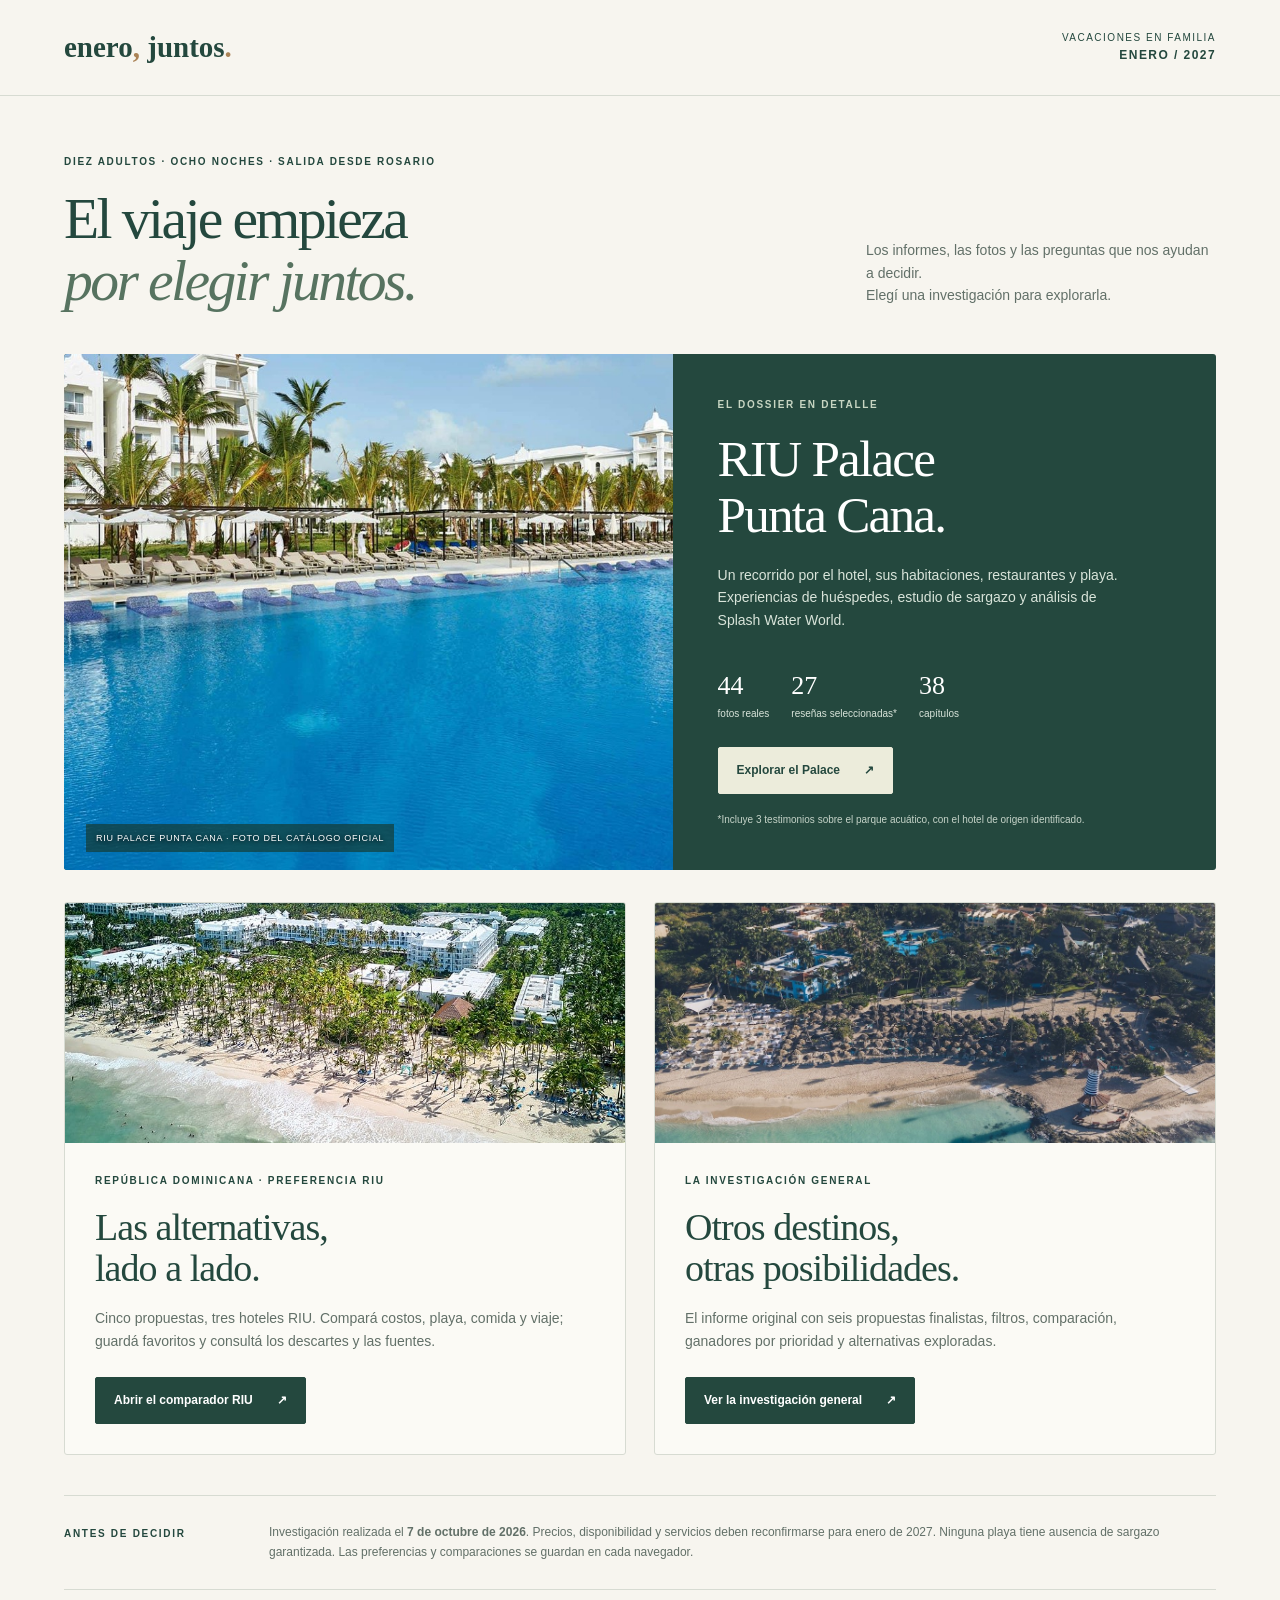
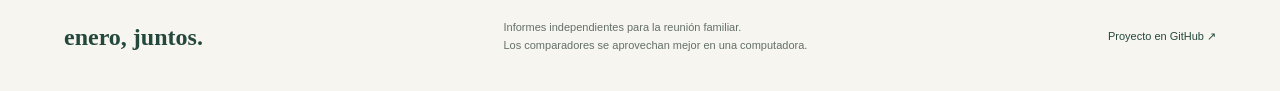
==== index.html @ fd7a1a58 "Publicar los informes de vacaciones familiares de enero 2027" ====
<!doctype html>
<html lang="es">
<head>
<meta charset="utf-8"><meta name="viewport" content="width=device-width,initial-scale=1">
<meta name="color-scheme" content="light"><meta name="theme-color" content="#24483e">
<title>Enero, juntos. · Vacaciones en familia 2027</title>
<meta name="description" content="Los informes de vacaciones de la familia: RIU Palace Punta Cana, comparador de Dominicana e investigación general para enero de 2027.">
<meta property="og:title" content="Enero, juntos. · Vacaciones en familia 2027"><meta property="og:description" content="Fotos, reseñas, playa, sargazo, parque acuático y comparación de propuestas. Todo en un solo lugar.">
<link rel="stylesheet" href="home.css">
</head>
<body>
<header class="masthead"><a href="index.html" class="brand" aria-label="Inicio">enero<span>,</span> juntos<span>.</span></a><span class="edition">VACACIONES EN FAMILIA <b>ENERO / 2027</b></span></header>
<main>
<section class="intro"><div><p class="eyebrow">DIEZ ADULTOS · OCHO NOCHES · SALIDA DESDE ROSARIO</p><h1>El viaje empieza<br><em>por elegir juntos.</em></h1></div><p class="intro-copy">Los informes, las fotos y las preguntas que nos ayudan a decidir.<br>Elegí una investigación para explorarla.</p></section>
<section class="feature" aria-labelledby="palace-title"><div class="feature-photo"><img src="palace/assets/images/foto-01.jpg" alt="Piscina principal y fachada del RIU Palace Punta Cana"><span>RIU PALACE PUNTA CANA · FOTO DEL CATÁLOGO OFICIAL</span></div><div class="feature-copy"><p class="eyebrow">EL DOSSIER EN DETALLE</p><h2 id="palace-title">RIU Palace<br>Punta Cana.</h2><p>Un recorrido por el hotel, sus habitaciones, restaurantes y playa. Experiencias de huéspedes, estudio de sargazo y análisis de Splash Water World.</p><div class="stats"><span><b>44</b> fotos reales</span><span><b>27</b> reseñas seleccionadas*</span><span><b>38</b> capítulos</span></div><a class="button light" href="palace/index.html">Explorar el Palace <span aria-hidden="true">↗</span></a><small>*Incluye 3 testimonios sobre el parque acuático, con el hotel de origen identificado.</small></div></section>
<section class="other-reports" aria-label="Más investigaciones"><article class="report"><a class="report-image" href="dominicana/index.html" tabindex="-1" aria-hidden="true"><img src="dominicana/assets/images/macao-01.jpg" alt="" loading="lazy"></a><div class="report-copy"><p class="eyebrow">REPÚBLICA DOMINICANA · PREFERENCIA RIU</p><h2>Las alternativas,<br>lado a lado.</h2><p>Cinco propuestas, tres hoteles RIU. Compará costos, playa, comida y viaje; guardá favoritos y consultá los descartes y las fuentes.</p><a class="button" href="dominicana/index.html">Abrir el comparador RIU <span aria-hidden="true">↗</span></a></div></article><article class="report"><a class="report-image" href="investigacion/index.html" tabindex="-1" aria-hidden="true"><img src="investigacion/assets/images/ibero-01.jpg" alt="" loading="lazy"></a><div class="report-copy"><p class="eyebrow">LA INVESTIGACIÓN GENERAL</p><h2>Otros destinos,<br>otras posibilidades.</h2><p>El informe original con seis propuestas finalistas, filtros, comparación, ganadores por prioridad y alternativas exploradas.</p><a class="button" href="investigacion/index.html">Ver la investigación general <span aria-hidden="true">↗</span></a></div></article></section>
<aside class="note"><span class="eyebrow">ANTES DE DECIDIR</span><p>Investigación realizada el <b>7 de octubre de 2026</b>. Precios, disponibilidad y servicios deben reconfirmarse para enero de 2027. Ninguna playa tiene ausencia de sargazo garantizada. Las preferencias y comparaciones se guardan en cada navegador.</p></aside>
</main><footer><span class="brand">enero, juntos.</span><p>Informes independientes para la reunión familiar.<br>Los comparadores se aprovechan mejor en una computadora.</p><a href="https://github.com/unmatrixlab/vacaciones-familia-enero-2027" target="_blank" rel="noopener">Proyecto en GitHub ↗</a></footer>
</body></html>
---- home.css ----
:root{--ink:#24483e;--paper:#f7f5ef;--line:#d7dbd2;--muted:#627068}*{box-sizing:border-box}body{margin:0;background:var(--paper);color:var(--ink);font:15px/1.6 Arial,sans-serif}a{color:inherit}img{display:block;width:100%;object-fit:cover}.masthead,main,footer{max-width:1520px;margin:auto;padding-left:5%;padding-right:5%}.masthead{display:flex;justify-content:space-between;align-items:center;min-height:96px;border-bottom:1px solid var(--line)}.brand{font-family:Georgia,serif;font-size:29px;font-weight:700;text-decoration:none;white-space:nowrap}.brand span{color:#ab8357}.edition{font-size:10px;letter-spacing:.15em;text-align:right}.edition b{display:block;font-size:12px;letter-spacing:.12em}.intro{display:flex;align-items:flex-end;justify-content:space-between;gap:35px;padding:58px 0 42px}.eyebrow{font-size:10px;letter-spacing:.17em;font-weight:700;margin:0 0 18px;line-height:1.6}h1,h2{font-family:Georgia,serif;font-weight:400;line-height:1.08;margin:0}h1{font-size:clamp(42px,4.5vw,70px);letter-spacing:-.045em}h1 em{font-weight:400;color:#577360}.intro-copy{max-width:350px;color:var(--muted);font-size:14px;margin:0 0 6px}.feature{display:grid;grid-template-columns:1.12fr 1fr;background:var(--ink);color:white;border-radius:3px;overflow:hidden}.feature-photo{position:relative;min-height:440px}.feature-photo img{height:100%;position:absolute;inset:0}.feature-photo span{position:absolute;left:22px;bottom:18px;right:15px;font-size:9px;letter-spacing:.08em;text-shadow:0 1px 4px #000;background:#16382eaa;padding:7px 10px;width:max-content;max-width:calc(100% - 40px)}.feature-copy{padding:43px 45px}.feature-copy .eyebrow{color:#c7d5c2}.feature h2{font-size:clamp(42px,4vw,61px);letter-spacing:-.035em}.feature-copy p:not(.eyebrow){font-size:14px;color:#d9e4da;max-width:420px;margin:22px 0}.stats{display:flex;gap:22px;padding:18px 0 27px;flex-wrap:wrap}.stats span{font-size:10px;color:#d9e4da;line-height:1.3}.stats b{display:block;font:26px Georgia,serif;margin-bottom:6px;color:white}.button{display:inline-flex;justify-content:space-between;gap:24px;align-items:center;background:var(--ink);color:white;text-decoration:none;padding:13px 18px;font-size:12px;border:1px solid var(--ink);border-radius:2px;font-weight:700}.button:hover{background:#385f50}.button.light{color:var(--ink);background:#ececdb;border-color:#ececdb}.button.light:hover{background:white}.feature-copy small{display:block;font-size:10px;color:#c5d3c8;margin-top:18px;line-height:1.5;max-width:400px}.other-reports{display:grid;grid-template-columns:1fr 1fr;gap:28px;margin-top:32px}.report{border:1px solid var(--line);background:#fbfaf5;border-radius:3px;overflow:hidden}.report-image img{height:240px}.report-copy{padding:30px}.report h2{font-size:38px;letter-spacing:-.025em}.report p:not(.eyebrow){color:var(--muted);font-size:14px;margin:18px 0 25px;max-width:470px}.note{border-top:1px solid var(--line);border-bottom:1px solid var(--line);display:grid;grid-template-columns:180px 1fr;gap:25px;padding:27px 0;margin:40px 0 0}.note .eyebrow{margin:3px 0}.note p{margin:0;font-size:12px;color:var(--muted);max-width:940px}footer{display:flex;align-items:center;justify-content:space-between;gap:30px;padding-top:28px;padding-bottom:35px}footer .brand{font-size:24px}footer p{font-size:11px;color:var(--muted);margin:0}footer>a{font-size:11px;text-decoration:none}a:focus-visible{outline:3px solid #b98e57;outline-offset:5px}
@media(min-width:1600px){.feature-photo{min-height:475px}}@media(max-width:950px){.intro{display:block}.intro-copy{margin-top:22px;max-width:none}.feature-copy{padding:35px 28px}.feature-photo{min-height:450px}.stats{gap:18px}.other-reports{gap:20px}.report-copy{padding:25px}.report h2{font-size:33px}.note{grid-template-columns:150px 1fr}}
@media(max-width:650px){.masthead{min-height:78px}.brand{font-size:24px}.edition{font-size:8px}.edition b{font-size:10px}.intro{padding-top:33px;padding-bottom:30px}h1{font-size:43px}.intro .eyebrow{font-size:9px;letter-spacing:.09em}.intro-copy{font-size:13px}.feature{grid-template-columns:1fr}.feature-photo{min-height:260px}.feature-copy{padding:28px}.feature h2{font-size:44px}.feature-copy p:not(.eyebrow){font-size:13px}.stats{gap:24px;padding:10px 0 25px}.other-reports{grid-template-columns:1fr;gap:24px;margin-top:24px}.report-image img{height:230px}.report-copy{padding:27px}.report h2{font-size:36px}.report p:not(.eyebrow){font-size:13px}.note{grid-template-columns:1fr;gap:11px;margin-top:28px;padding:24px 0}footer{align-items:flex-start;flex-wrap:wrap;gap:17px}footer p{order:3;width:100%}footer>a{margin-top:7px}}
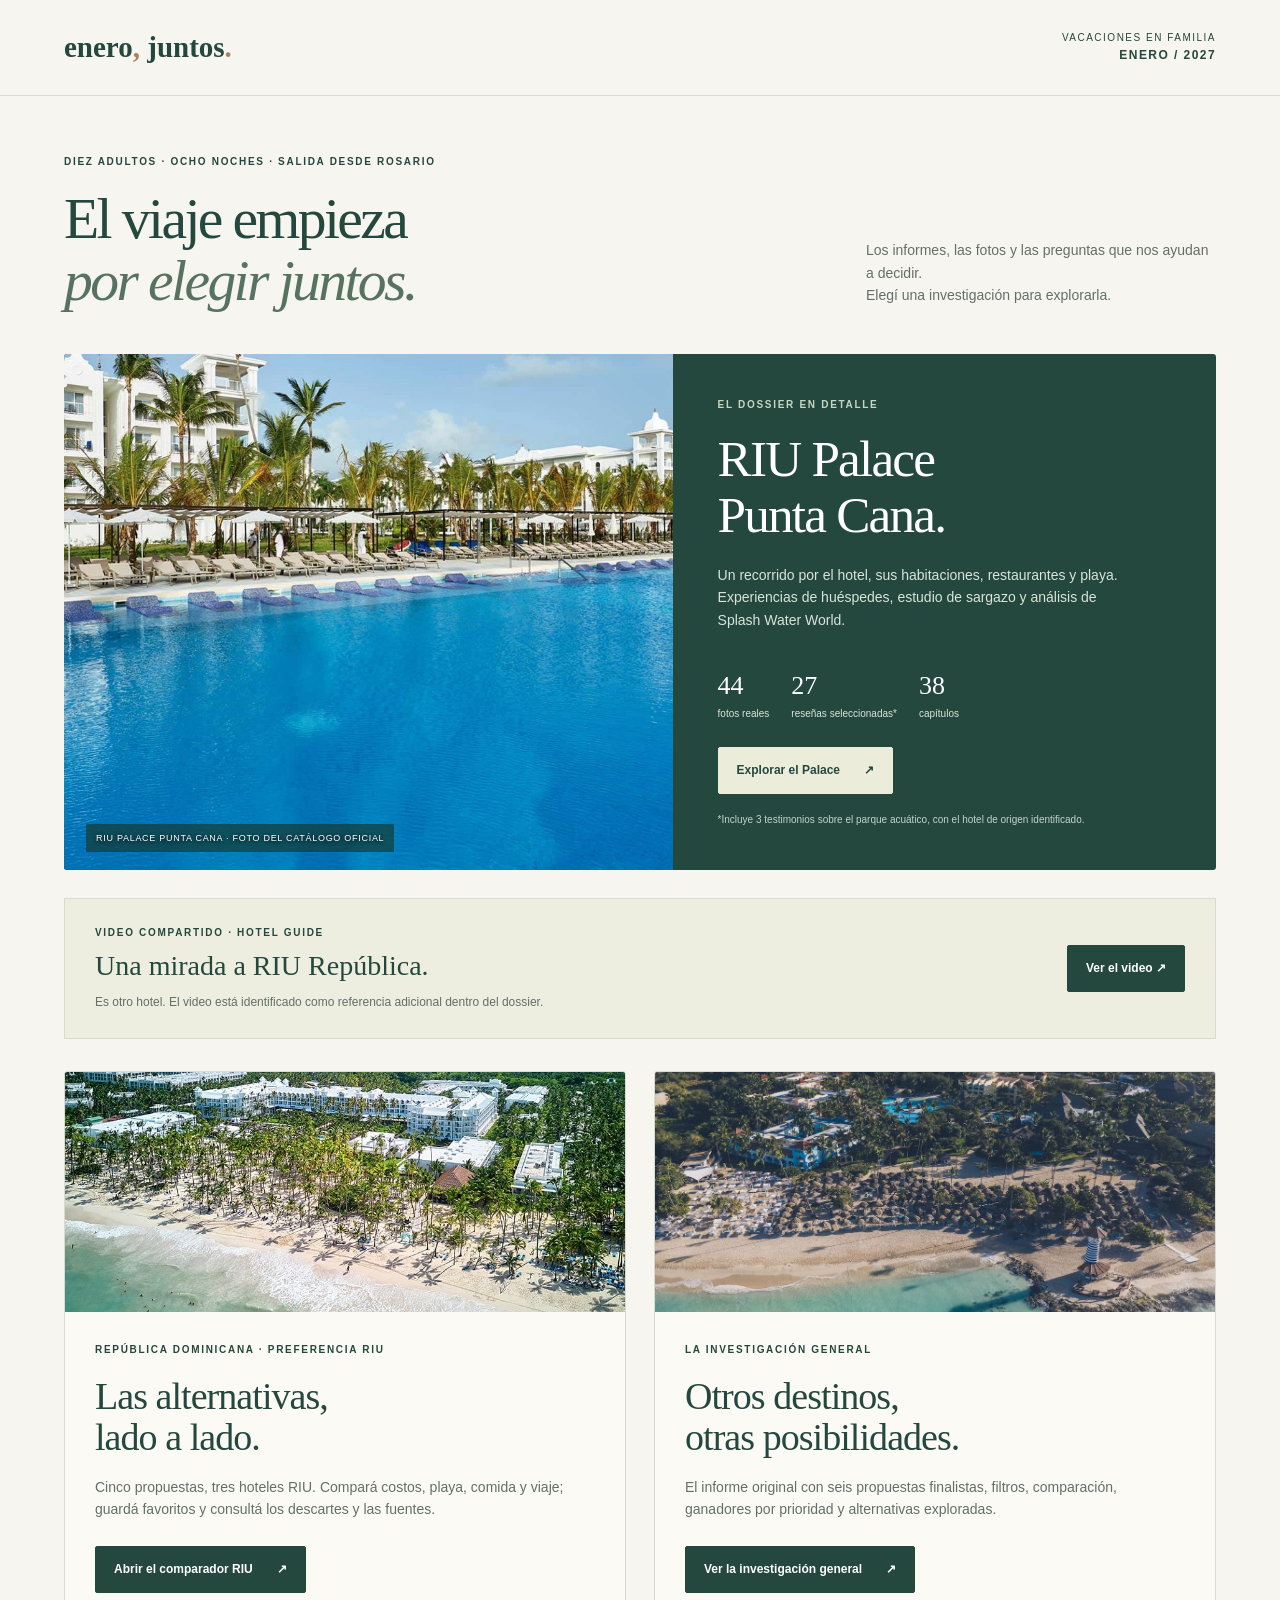
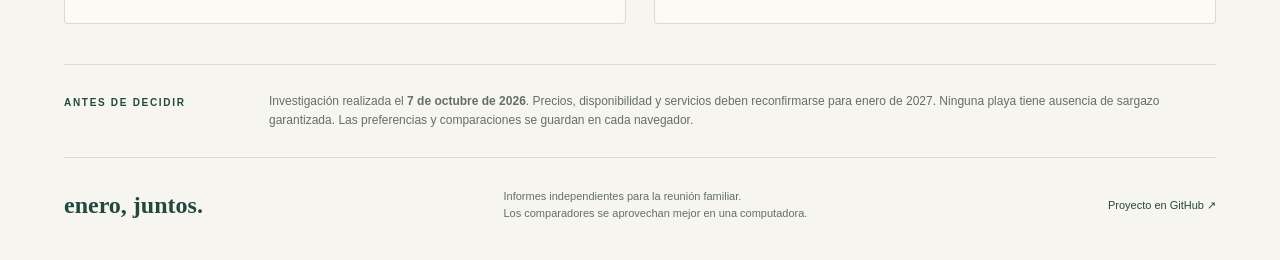
==== commit 0fe38a37: "Añadir el video compartido sobre RIU República al dossier familiar" ====
--- a/index.html
+++ b/index.html
@@ -13,6 +13,7 @@
 <main>
 <section class="intro"><div><p class="eyebrow">DIEZ ADULTOS · OCHO NOCHES · SALIDA DESDE ROSARIO</p><h1>El viaje empieza<br><em>por elegir juntos.</em></h1></div><p class="intro-copy">Los informes, las fotos y las preguntas que nos ayudan a decidir.<br>Elegí una investigación para explorarla.</p></section>
 <section class="feature" aria-labelledby="palace-title"><div class="feature-photo"><img src="palace/assets/images/foto-01.jpg" alt="Piscina principal y fachada del RIU Palace Punta Cana"><span>RIU PALACE PUNTA CANA · FOTO DEL CATÁLOGO OFICIAL</span></div><div class="feature-copy"><p class="eyebrow">EL DOSSIER EN DETALLE</p><h2 id="palace-title">RIU Palace<br>Punta Cana.</h2><p>Un recorrido por el hotel, sus habitaciones, restaurantes y playa. Experiencias de huéspedes, estudio de sargazo y análisis de Splash Water World.</p><div class="stats"><span><b>44</b> fotos reales</span><span><b>27</b> reseñas seleccionadas*</span><span><b>38</b> capítulos</span></div><a class="button light" href="palace/index.html">Explorar el Palace <span aria-hidden="true">↗</span></a><small>*Incluye 3 testimonios sobre el parque acuático, con el hotel de origen identificado.</small></div></section>
+<aside class="shared-video" id="video-compartido"><div><p class="eyebrow">VIDEO COMPARTIDO · HOTEL GUIDE</p><h2>Una mirada a RIU República.</h2><p>Es otro hotel. El video está identificado como referencia adicional dentro del dossier.</p></div><a class="button" href="palace/index.html#video">Ver el video ↗</a></aside>
 <section class="other-reports" aria-label="Más investigaciones"><article class="report"><a class="report-image" href="dominicana/index.html" tabindex="-1" aria-hidden="true"><img src="dominicana/assets/images/macao-01.jpg" alt="" loading="lazy"></a><div class="report-copy"><p class="eyebrow">REPÚBLICA DOMINICANA · PREFERENCIA RIU</p><h2>Las alternativas,<br>lado a lado.</h2><p>Cinco propuestas, tres hoteles RIU. Compará costos, playa, comida y viaje; guardá favoritos y consultá los descartes y las fuentes.</p><a class="button" href="dominicana/index.html">Abrir el comparador RIU <span aria-hidden="true">↗</span></a></div></article><article class="report"><a class="report-image" href="investigacion/index.html" tabindex="-1" aria-hidden="true"><img src="investigacion/assets/images/ibero-01.jpg" alt="" loading="lazy"></a><div class="report-copy"><p class="eyebrow">LA INVESTIGACIÓN GENERAL</p><h2>Otros destinos,<br>otras posibilidades.</h2><p>El informe original con seis propuestas finalistas, filtros, comparación, ganadores por prioridad y alternativas exploradas.</p><a class="button" href="investigacion/index.html">Ver la investigación general <span aria-hidden="true">↗</span></a></div></article></section>
 <aside class="note"><span class="eyebrow">ANTES DE DECIDIR</span><p>Investigación realizada el <b>7 de octubre de 2026</b>. Precios, disponibilidad y servicios deben reconfirmarse para enero de 2027. Ninguna playa tiene ausencia de sargazo garantizada. Las preferencias y comparaciones se guardan en cada navegador.</p></aside>
 </main><footer><span class="brand">enero, juntos.</span><p>Informes independientes para la reunión familiar.<br>Los comparadores se aprovechan mejor en una computadora.</p><a href="https://github.com/unmatrixlab/vacaciones-familia-enero-2027" target="_blank" rel="noopener">Proyecto en GitHub ↗</a></footer>
--- a/home.css
+++ b/home.css
@@ -2,3 +2,5 @@
 :root{--ink:#24483e;--paper:#f7f5ef;--line:#d7dbd2;--muted:#627068}*{box-sizing:border-box}body{margin:0;background:var(--paper);color:var(--ink);font:15px/1.6 Arial,sans-serif}a{color:inherit}img{display:block;width:100%;object-fit:cover}.masthead,main,footer{max-width:1520px;margin:auto;padding-left:5%;padding-right:5%}.masthead{display:flex;justify-content:space-between;align-items:center;min-height:96px;border-bottom:1px solid var(--line)}.brand{font-family:Georgia,serif;font-size:29px;font-weight:700;text-decoration:none;white-space:nowrap}.brand span{color:#ab8357}.edition{font-size:10px;letter-spacing:.15em;text-align:right}.edition b{display:block;font-size:12px;letter-spacing:.12em}.intro{display:flex;align-items:flex-end;justify-content:space-between;gap:35px;padding:58px 0 42px}.eyebrow{font-size:10px;letter-spacing:.17em;font-weight:700;margin:0 0 18px;line-height:1.6}h1,h2{font-family:Georgia,serif;font-weight:400;line-height:1.08;margin:0}h1{font-size:clamp(42px,4.5vw,70px);letter-spacing:-.045em}h1 em{font-weight:400;color:#577360}.intro-copy{max-width:350px;color:var(--muted);font-size:14px;margin:0 0 6px}.feature{display:grid;grid-template-columns:1.12fr 1fr;background:var(--ink);color:white;border-radius:3px;overflow:hidden}.feature-photo{position:relative;min-height:440px}.feature-photo img{height:100%;position:absolute;inset:0}.feature-photo span{position:absolute;left:22px;bottom:18px;right:15px;font-size:9px;letter-spacing:.08em;text-shadow:0 1px 4px #000;background:#16382eaa;padding:7px 10px;width:max-content;max-width:calc(100% - 40px)}.feature-copy{padding:43px 45px}.feature-copy .eyebrow{color:#c7d5c2}.feature h2{font-size:clamp(42px,4vw,61px);letter-spacing:-.035em}.feature-copy p:not(.eyebrow){font-size:14px;color:#d9e4da;max-width:420px;margin:22px 0}.stats{display:flex;gap:22px;padding:18px 0 27px;flex-wrap:wrap}.stats span{font-size:10px;color:#d9e4da;line-height:1.3}.stats b{display:block;font:26px Georgia,serif;margin-bottom:6px;color:white}.button{display:inline-flex;justify-content:space-between;gap:24px;align-items:center;background:var(--ink);color:white;text-decoration:none;padding:13px 18px;font-size:12px;border:1px solid var(--ink);border-radius:2px;font-weight:700}.button:hover{background:#385f50}.button.light{color:var(--ink);background:#ececdb;border-color:#ececdb}.button.light:hover{background:white}.feature-copy small{display:block;font-size:10px;color:#c5d3c8;margin-top:18px;line-height:1.5;max-width:400px}.other-reports{display:grid;grid-template-columns:1fr 1fr;gap:28px;margin-top:32px}.report{border:1px solid var(--line);background:#fbfaf5;border-radius:3px;overflow:hidden}.report-image img{height:240px}.report-copy{padding:30px}.report h2{font-size:38px;letter-spacing:-.025em}.report p:not(.eyebrow){color:var(--muted);font-size:14px;margin:18px 0 25px;max-width:470px}.note{border-top:1px solid var(--line);border-bottom:1px solid var(--line);display:grid;grid-template-columns:180px 1fr;gap:25px;padding:27px 0;margin:40px 0 0}.note .eyebrow{margin:3px 0}.note p{margin:0;font-size:12px;color:var(--muted);max-width:940px}footer{display:flex;align-items:center;justify-content:space-between;gap:30px;padding-top:28px;padding-bottom:35px}footer .brand{font-size:24px}footer p{font-size:11px;color:var(--muted);margin:0}footer>a{font-size:11px;text-decoration:none}a:focus-visible{outline:3px solid #b98e57;outline-offset:5px}
 @media(min-width:1600px){.feature-photo{min-height:475px}}@media(max-width:950px){.intro{display:block}.intro-copy{margin-top:22px;max-width:none}.feature-copy{padding:35px 28px}.feature-photo{min-height:450px}.stats{gap:18px}.other-reports{gap:20px}.report-copy{padding:25px}.report h2{font-size:33px}.note{grid-template-columns:150px 1fr}}
 @media(max-width:650px){.masthead{min-height:78px}.brand{font-size:24px}.edition{font-size:8px}.edition b{font-size:10px}.intro{padding-top:33px;padding-bottom:30px}h1{font-size:43px}.intro .eyebrow{font-size:9px;letter-spacing:.09em}.intro-copy{font-size:13px}.feature{grid-template-columns:1fr}.feature-photo{min-height:260px}.feature-copy{padding:28px}.feature h2{font-size:44px}.feature-copy p:not(.eyebrow){font-size:13px}.stats{gap:24px;padding:10px 0 25px}.other-reports{grid-template-columns:1fr;gap:24px;margin-top:24px}.report-image img{height:230px}.report-copy{padding:27px}.report h2{font-size:36px}.report p:not(.eyebrow){font-size:13px}.note{grid-template-columns:1fr;gap:11px;margin-top:28px;padding:24px 0}footer{align-items:flex-start;flex-wrap:wrap;gap:17px}footer p{order:3;width:100%}footer>a{margin-top:7px}}
+
+.shared-video{display:flex;align-items:center;justify-content:space-between;gap:30px;border:1px solid var(--line);padding:26px 30px;margin-top:28px;background:#edeedf}.shared-video .eyebrow{margin-bottom:10px}.shared-video h2{font-size:28px}.shared-video p:not(.eyebrow){font-size:12px;color:var(--muted);margin:11px 0 0}.shared-video .button{flex-shrink:0}@media(max-width:650px){.shared-video{display:block;padding:23px}.shared-video h2{font-size:29px}.shared-video .button{margin-top:20px}}
